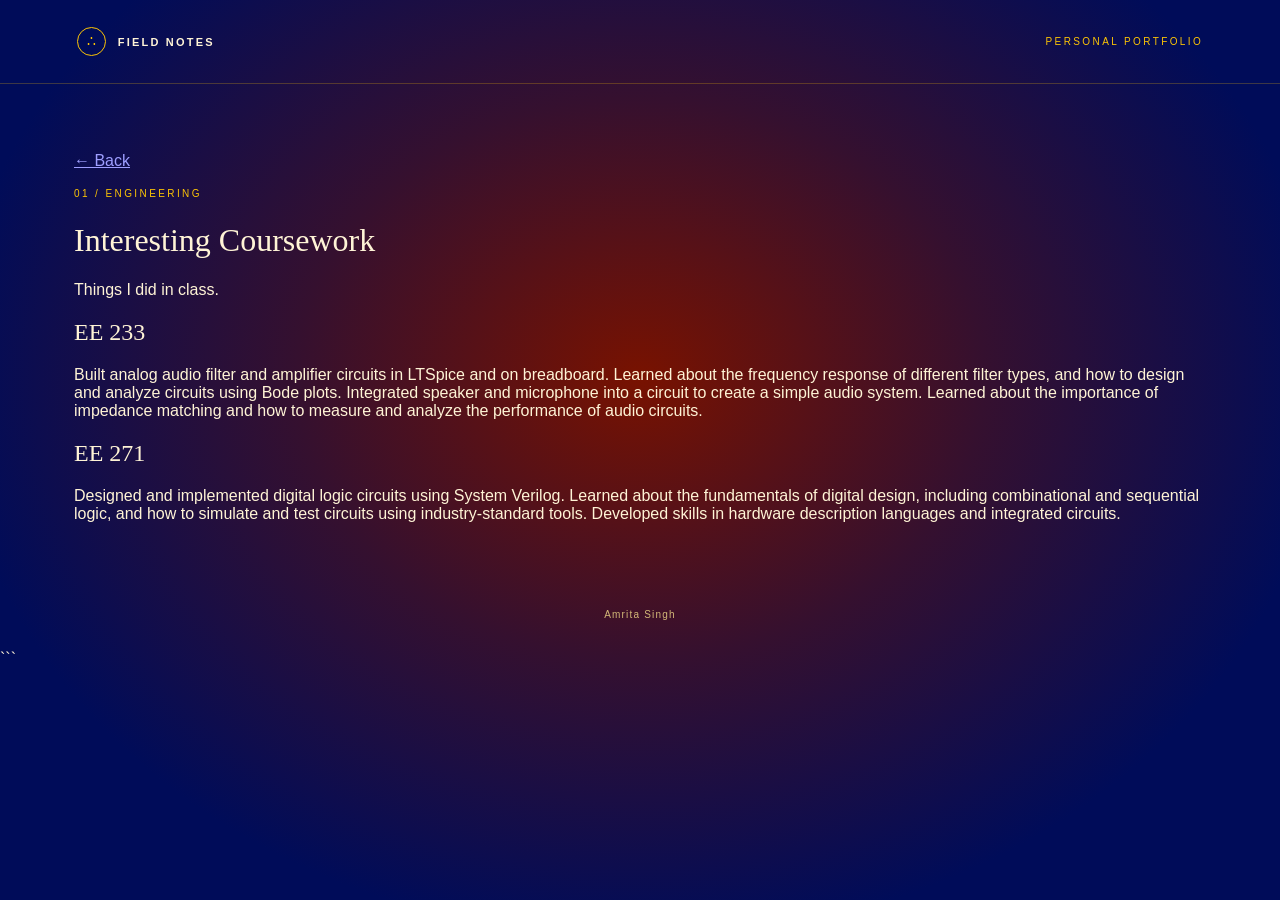
==== class-projects.html @ a6480dc8 "added info" ====
<!DOCTYPE html>
<html lang="en">
<head>
    <meta charset="UTF-8">
    <meta name="viewport" content="width=device-width, initial-scale=1">
    <meta name="theme-color" content="#07111c">

    <title>Custom Pressure Rake — Field Notes</title>

    <link rel="stylesheet" href="style.css">
</head>

<body>

    <header>
        <a class="brand" href="index.html">
            <span class="brand-mark">∴</span>
            <span class="brand-name">Field Notes</span>
        </a>
        <div class="eyebrow">Personal Portfolio</div>
    </header>

    <main>

        <a class="back" href="index.html" style="display: inline-block; margin-bottom: 1rem;">← Back</a>

        <div class="eyebrow">01 / ENGINEERING</div>

        <h1>Interesting Coursework</h1>

        <p class="intro">
            Things I did in class.
        </p>

        <section class="content">

            <h2>EE 233</h2>
            <p>
                Built analog audio filter and amplifier circuits in LTSpice and on breadboard. Learned about the frequency response of different filter types, and how to design and analyze circuits using Bode plots. Integrated speaker and microphone into a circuit to create a simple audio system. Learned about the importance of impedance matching and how to measure and analyze the performance of audio circuits.

            </p>

            <h2>EE 271</h2>
            <p>
                Designed and implemented digital logic circuits using System Verilog. Learned about the fundamentals of digital design, including combinational and sequential logic, and how to simulate and test circuits using industry-standard tools. Developed skills in hardware description languages and integrated circuits.
            </p>
        </section>

    </main>

    <footer>Amrita Singh</footer>

</body>
</html>
```
---- style.css ----
/* =================================
   FIELD NOTES — GLOBAL THEME
   ================================= */

:root {
    color-scheme: dark;

    /* Colors */
    --ink: #fff4d6;
    --muted: #f2c56b;
    --line: rgba(252, 196, 5, .28);

    --cyan: #fcc405;
    --gold: #ff6b35;
    --violet: #ff7892;

    --bg: #000c59;
    --surface: #781200;

    /* Typography */
    --font-body: "Avenir Next", Avenir, "Segoe UI", sans-serif;
    --font-heading: Georgia, "Times New Roman", serif;

    /* Layout */
    --content-width: 1180px;
    --page-padding: clamp(22px, 6vw, 88px);
}

/* =================================
   GLOBAL RESET
   ================================= */

* {
    box-sizing: border-box;
}

html {
    min-height: 100%;
    background: var(--bg);
}

body {
    margin: 0;
    min-height: 100vh;
    color: var(--ink);
    font-family: var(--font-body);

    background: radial-gradient(
        ellipse at 50% 42%,
        #781200 0,
        #35102f 38%,
        var(--bg) 76%
    );

    overflow-x: hidden;
}

/* =================================
   SHARED HEADER
   ================================= */

header {
    position: relative;
    z-index: 2;
    display: flex;
    justify-content: space-between;
    align-items: center;
    padding: 27px var(--page-padding);
    border-bottom: 1px solid rgba(252, 196, 5, .24);
}

.brand {
    display: flex;
    align-items: center;
    gap: 12px;
    color: var(--ink);
    text-decoration: none;
}

.brand-mark {
    width: 29px;
    height: 29px;
    border: 1px solid var(--cyan);
    border-radius: 50%;
    display: grid;
    place-items: center;
    color: var(--cyan);
    font: 14px var(--font-heading);
}

.brand-name {
    font: 600 11px "Segoe UI", sans-serif;
    letter-spacing: .2em;
    text-transform: uppercase;
}

/* =================================
   SHARED CONTENT
   ================================= */

main {
    position: relative;
    z-index: 1;
    max-width: var(--content-width);
    margin: auto;
    padding: 68px 24px 48px;
}

h1, h2, h3 {
    font-family: var(--font-heading);
    font-weight: 400;
}

.eyebrow {
    color: var(--cyan);
    font: 10px/1.5 "Segoe UI", sans-serif;
    letter-spacing: .24em;
    text-transform: uppercase;
}

/* =================================
   SHARED FOOTER
   ================================= */

footer {
    position: relative;
    z-index: 1;
    padding: 22px 24px 30px;
    color: #d3b878;
    text-align: center;
    font: 10px "Segoe UI", sans-serif;
    letter-spacing: .12em;
}

footer span {
    color: var(--cyan);
}

/* =================================
   RESPONSIVE
   ================================= */

@media (max-width: 620px) {
    header {
        padding: 20px;
    }

    main {
        padding: 48px 18px 34px;
    }
}
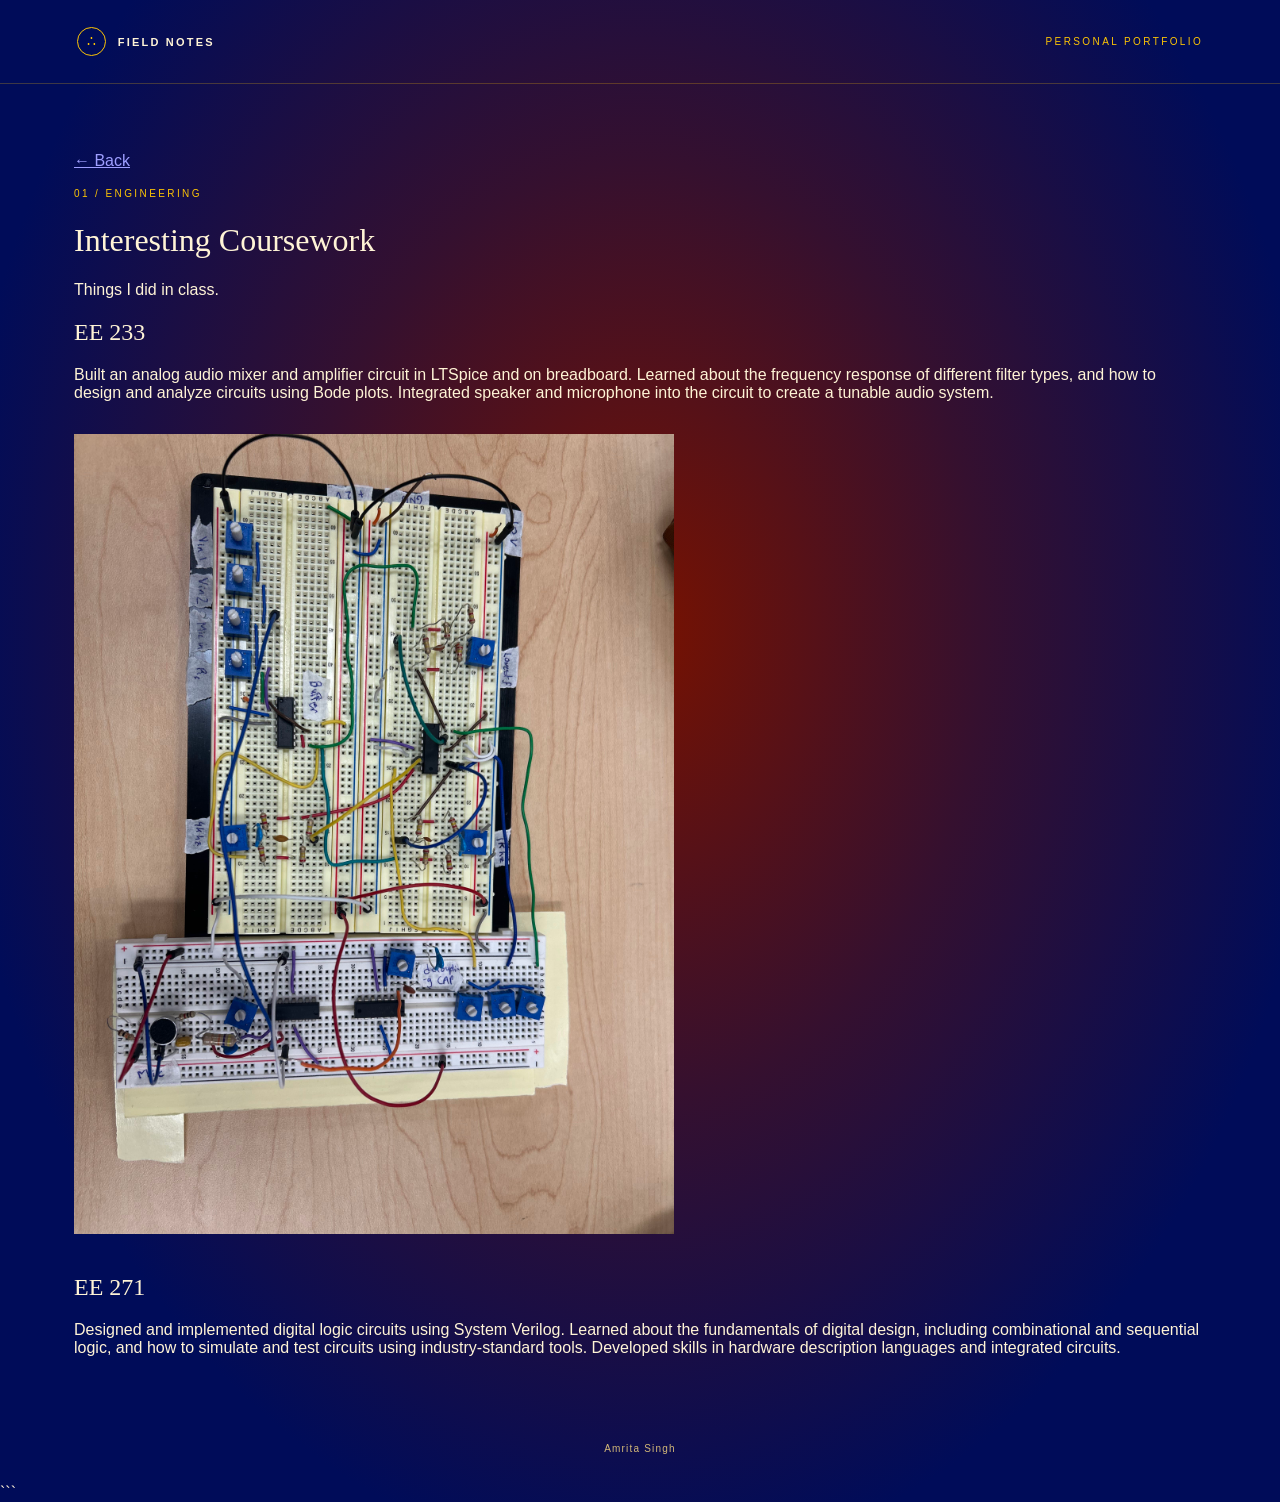
==== commit ecd0afb6: "." ====
--- a/class-projects.html
+++ b/class-projects.html
@@ -5,7 +5,7 @@
     <meta name="viewport" content="width=device-width, initial-scale=1">
     <meta name="theme-color" content="#07111c">
 
-    <title>Custom Pressure Rake — Field Notes</title>
+    <title>Coursework — Field Notes</title>
 
     <link rel="stylesheet" href="style.css">
 </head>
@@ -36,9 +36,10 @@
 
             <h2>EE 233</h2>
             <p>
-                Built analog audio filter and amplifier circuits in LTSpice and on breadboard. Learned about the frequency response of different filter types, and how to design and analyze circuits using Bode plots. Integrated speaker and microphone into a circuit to create a simple audio system. Learned about the importance of impedance matching and how to measure and analyze the performance of audio circuits.
+                Built an analog audio mixer and amplifier circuit in LTSpice and on breadboard. Learned about the frequency response of different filter types, and how to design and analyze circuits using Bode plots. Integrated speaker and microphone into the circuit to create a tunable audio system. 
+            </p>
 
-            </p>
+            <img src="IMG_9495.jpg" alt="breadboard with many wires and components" style="width: 100%; max-width: 600px; margin: 1rem 0;">
 
             <h2>EE 271</h2>
             <p>
